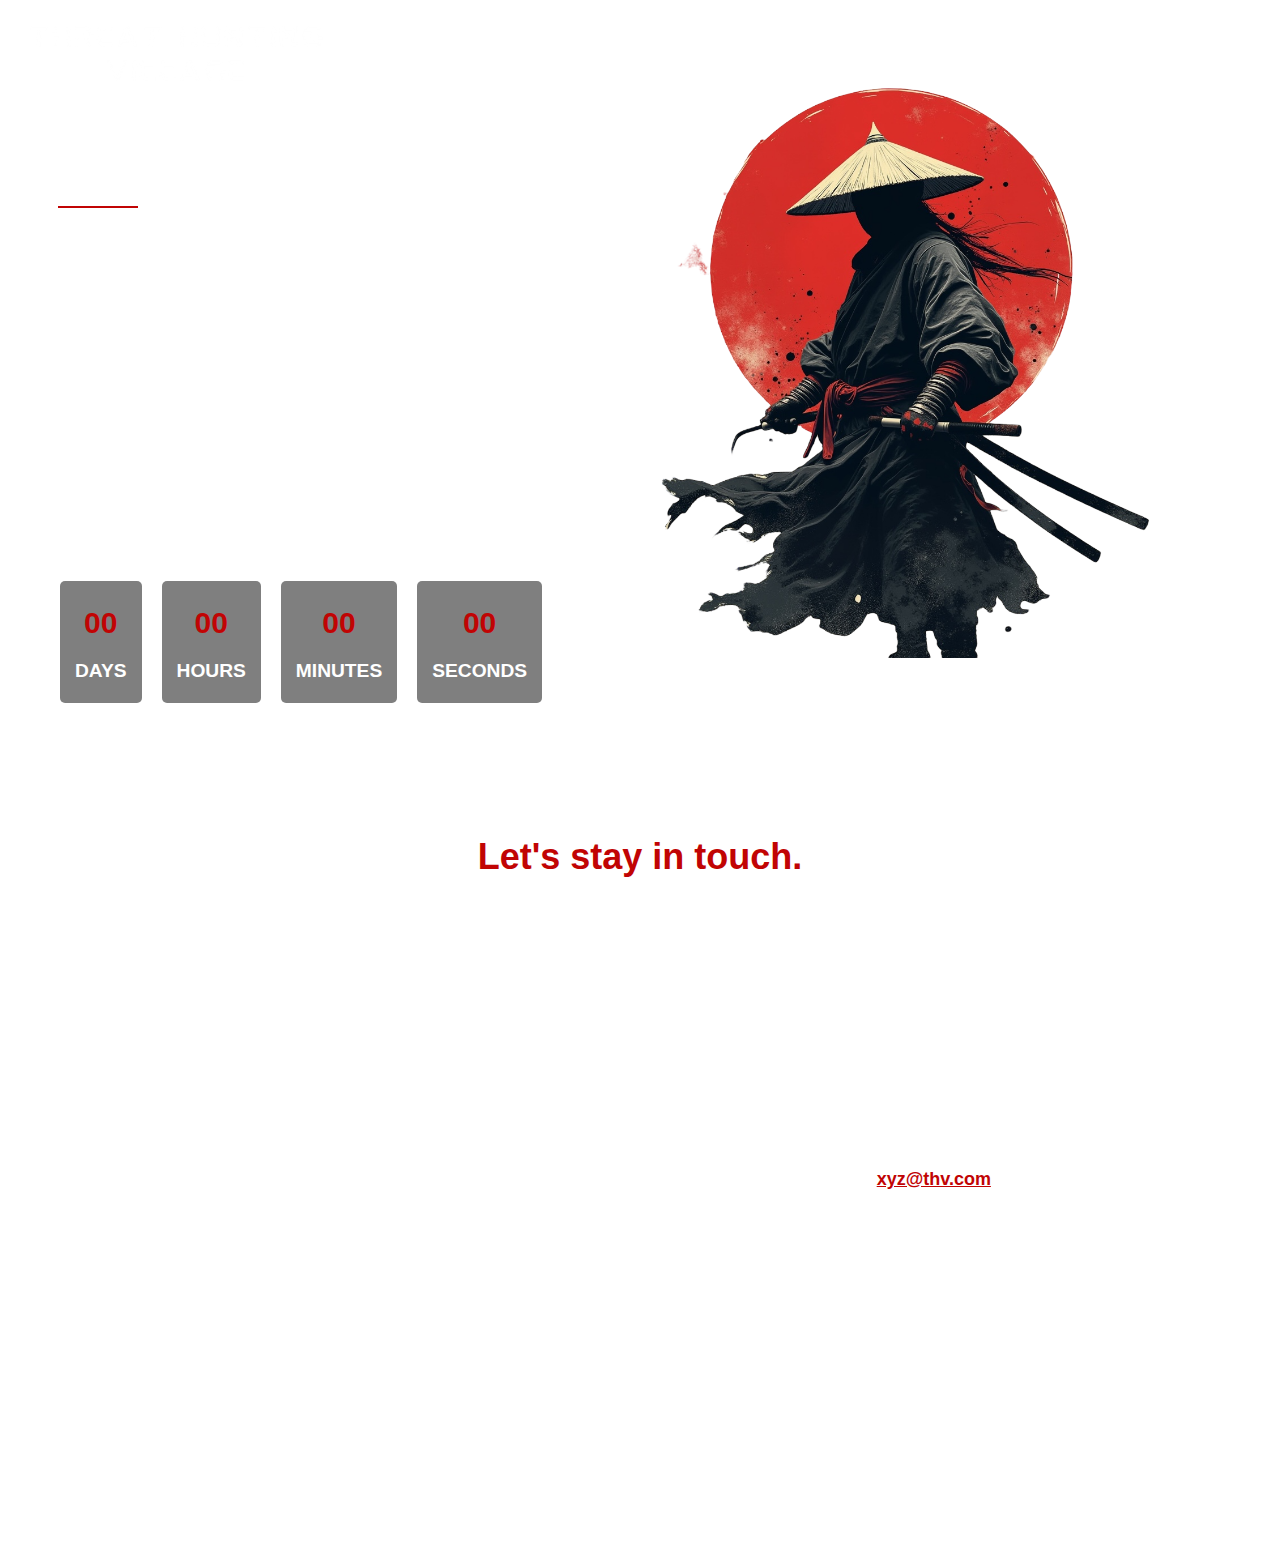
==== index.html @ 1a39bf6e "." ====
<!DOCTYPE html>
<html class="no-js" lang="en">
<head>

   
    <meta charset="utf-8">
    <title>Threat Hunting Village </title>
    <link rel="stylesheet" href="css/main.css">
</head>

<body id="top">

    <header>
        <div class="row">
            <div class="header-logo">
                <a class="site-logo" href="index.html">
                   <img src="../images/logo.png" alt="Homepage">
                </a>
            </div>

            <nav class="header-nav-wrap">
                <ul class="header-main-nav">
                    <li class=""><a class="smoothscroll" href="https://adversaryvillage.org">Home</a></li>   
                    <li><a href="/schedule/index.html">Schedule </a></li>
                    <li><a href="ctf">CTF</a></li>
                    <li><a href="blogs">Blogs</a></li>
                    <li><a href="swags">Swags</a></li>
                    <li><a href="about">About</a></li>
                </ul>
            </nav> 
        </div>
    </header>


    <section id="home" class="s-home target-section" data-parallax="scroll" data-image-src="./images/" data-natural-width=3000 data-natural-height=2000 data-position-y=center>
        <div class="home-content">
                <div class="home-content__left">
                    <h1 style="font-size:4.5rem;">           
                   <span style="font-size:4.8rem;">Threat Hunting Village</span>
                    </h1>
                    <h3>A global community of #Threat Huntingsimulation #Seasiders #Threat Huntingtactics #threat-actors researchers and enthusiasts!</h3>
                </div>
                <ul id="countdown">
                    <li id="days">
                      <div class="number">00</div>
                      <div class="label">Days</div>
                    </li>
                    <li id="hours">
                      <div class="number">00</div>
                      <div class="label">Hours</div>
                    </li>
                    <li id="minutes">
                      <div class="number">00</div>
                      <div class="label">Minutes</div>
                    </li>
                    <li id="seconds">
                      <div class="number">00</div>
                      <div class="label">Seconds</div>
                    </li>
                  </ul>

                <div class="home-content__right">
                    <img src="./images/IMG_8321.PNG" srcset="images/Threat Hunting-village-800.png 1x, images/Threat Hunting-village-1600.png 2x">
                </div> 
        </div>
        
    </section>

    <footer class="s-footer">
        <div class="row section-header align-center">
            <div class="col-full">
                <h1 class="display-1">
                    Let's stay in touch.
                </h1>
                <p class="lead">
                    Subscribe to our social media handles for updates, schedules, and other amazing stuff.
                </p>
            </div>
        </div> 

        <div class="row footer__bottom">
            <div class="row footer__bottom">
                <div class="footerleft">
                    <h4>About Threat Hunting Village</h4>
                    <p>
                        Threat Hunting Village is a community initiative focused on Threat Hunting simulations, emulation tactics, Simulation CTFs, Supply Chain Security, Threat Hunting Tactics, urban survival skills, and Purple teaming.
                    </p>
                    <ul class="footer__social">
                        <li><a href="https://twitter.com/ThreatHuntingVillag" target="_blank"><i class="fab fa-twitter" aria-hidden="true"></i></a></li>
                        <li><a href="https://www.linkedin.com/company/ThreatHuntingvillage" target="_blank"><i class="fab fa-linkedin" aria-hidden="true"></i></a></li>            
                    </ul>
                </div>
            
                <div class="footer__site-links">
                    <h4>Site links</h4>
                    <ul>
                        <li><a href="https://seasides.net/" target="_blank">SeaSides</a></li>
                        <li><a href="about-us">About Us</a></li>
                        <li><a href="#" target="_blank">Join Discord</a></li>
                        <li><a href="#">Code of Conduct</a></li>   
                    </ul>
                </div>
            
                <div class="footer__contact">
                    <h4>Contact Us</h4>     
                    <p>
                        Would you like to sponsor or have a question for us? Ping us: <br>
                        <a href="xyz@thv.com" class="footer__mail-link">xyz@thv.com</a>
                    </p>
                </div>
            </div>
        </div> 

        <div class="ss-copyright">
            <span>Copyright &copy; 2024-2025, Threat Hunting Village<sup>®</sup> All Rights Reserved.</span>     
        </div>
    </footer>
    <script src="/scripts/script.js"></script>
    <script src="https://code.jquery.com/jquery-3.6.0.min.js"></script>
    
</body>
</html>
---- css/main.css ----
@charset "UTF-8";

html {
  font-size: 10px;
}

@media only screen and (max-width:400px) {
  html {
    font-size: 9.444444444444444px;
  }
}

/* General Reset */
body {
  margin: 0;
  font-family: 'Arial', sans-serif;
  background: url('../images/background.png') no-repeat center center fixed; /* Sets the background image */
  background-size: cover; /* Ensures the background covers the entire page */
  color: #ffffff;
}

body {
  font-family: "Nunito Sans", sans-serif;
  font-size: 1.8rem;
  font-style: normal;
  font-weight: normal;
  line-height: 1.778;
  color: #545454;
  margin: 0;
  padding: 0;
}

/* Navigation Styles */

.header-nav-wrap {
  font-family: "Nunito Sans", sans-serif;
  font-weight: 600;
  padding-left: 400px;
  display: flex;
  align-items: center;
}

.header-nav-wrap .header-main-nav {
  display: inline-block;
  list-style: none;
  font-weight: 400;
  font-size: 12px;
  text-transform: uppercase;
  letter-spacing: 2px;
  margin: 0;
}

.header-nav-wrap .header-main-nav li {
  display: inline-block;
  padding-left: 0;
  margin-right: 1.6rem;
}

.header-nav-wrap .header-main-nav li a {
  display: block;
  line-height: 78px;
  color: rgba(255, 255, 255, 0.5);
  outline: none;
  position: relative;
}

.header-nav-wrap .header-main-nav li a:hover,
.header-nav-wrap .header-main-nav li a:focus {
  color: #ffffff;
}

.header-nav-wrap .header-main-nav li.current a {
  color: #ffffff;
}

.header-nav-wrap .header-cta {
  transform: translate3d(0, -50%, 0);
  position: absolute;
  right: 40px;
  top: 50%;
}

.header-nav-wrap .header-cta__btn {
  font-size: 1.2rem;
  height: 5.2rem;
  line-height: 4.8rem;
  margin: 0;
}

/* -------------------------------------------------------------------
* ## header logo
* ------------------------------------------------------------------- */
.header-logo {
  z-index: 601;
  display: inline-block;
  margin: 6px 0 0 0;
  padding: 0;
  -webkit-transition: all 0.3s ease-in-out;
  transition: all 0.3s ease-in-out;
  -webkit-transform: translate3d(0, -50%, 0);
  -ms-transform: translate3d(0, -50%, 0);
  transform: translate3d(0, -50%, 0);
  position: absolute;
  left: 2%;
  top: 6%;
}

.header-logo a {
  display: inline-block;
  padding: 0;
  outline: 0;
  border: none;
}

.header-logo img {
  width: 300px;
}


/* ------------------------------------------------------------------- 
 * ## home content
 * ------------------------------------------------------------------- */
 
.home-content {
  z-index: 4;
  height: 45vh;
  display: table-cell;
  padding-top: 24.8rem;
  width: 100%;
  position: relative;
}

.home-content h1 {
  font-family: "Chivo", sans-serif;
  font-weight: 600;
  font-size: 7.2rem;
  line-height: 1.222;
  color: #ffffff;
  margin-top: 0;
  margin-bottom: 0;
  padding-top: 3.2rem;
  position: relative;
}

.home-content h1::before {
  display: block;
  content: "";
  height: 2px;
  width: 8rem;
  background-color: #c10404;
  position: absolute;
  left: 8px;
  top: 0;
}

.home-content h3 {
  font-family: "Nunito Sans", sans-serif;
  font-weight: 300;
  font-size: 2.4rem;
  line-height: 1.667;
  font-style: normal;
  color: rgba(255, 255, 255, 0.3);
  margin-top: 2rem;
  width: 85%;
}

.home-content__main {
  position: relative;
  padding-bottom: 10rem;
  max-width: 1300px;
}

.home-content__left {
  width: calc(100% - (580px + 80px)); 
  position: relative;
  top: -120px; 
  padding-left: 5rem; 
}

.home-content__right {
  z-index: 500;
  width: 580px;
  position: absolute;
  right: 100px;
  top: 0;
}

.home-content__right img {
  max-width: 100%; /* Ensures the image scales to fit the container's width */
  height: auto; /* Maintains the aspect ratio */
  display: block; /* Removes inline gaps caused by images */
  object-fit: cover; /* Ensures the image covers the container if it's larger */
}


/* ===================================================================
 * # footer
 *
 * ------------------------------------------------------------------- */
.s-footer {
  padding-top: 9.4rem;
  padding-bottom: 4.8rem;
  color: rgba(255, 255, 255, 0.4);
  position: relative;
}

.s-footer a {
  color: #ffffff;
}

.s-footer a:hover,
.s-footer a:focus,
.s-footer a:active {
  color: #c10404;
}

.footer__bottom {
  display: flex;
  flex-wrap: wrap; /* Ensures responsiveness when the screen size is reduced */
  justify-content: space-between; /* Distributes space between the columns */
  gap: 1rem; /* Reduces space between the divs */
}

.footerleft,
.footer__site-links,
.footer__contact {
  flex: 1; /* Ensures all three sections take equal width */
  box-sizing: border-box; /* Ensures padding/margins are considered inside the width */
  display: flex; /* Flexbox applied to allow equal height */
  flex-direction: column; /* Stacks content vertically */
  height: 100%; /* Makes all divs have the same height */
  padding-right: 10rem;
}

.footerleft {
  padding-left: 5rem;
}

.footer__social {
  list-style: none;
  padding: 0;
}

.footer__social li {
  display: inline-block;
  margin-right: 10px;
}

.footer__social li a {
  color: #ffffff;
  font-size: 1.5rem;
}

.footer__site-links,
.footer__contact {
  padding-left: 10px;
}

.footer__site-links li,
.footer__contact p {
  margin-bottom: 1rem;
}

/* Adjust padding to bring Site Links and Contact Us divs closer */
.footer__site-links {
  padding-left: 0; /* Reduce or remove padding for closer spacing */
}

.footer__contact {
  padding-left: 0; /* Reduce or remove padding for closer spacing */
}

@media (max-width: 768px) {
  .footer__bottom {
    flex-direction: column; /* Stack the sections on smaller screens */
    gap: 1.5rem; /* Adjust the gap between stacked sections */
  }
  
  .footerleft,
  .footer__site-links,
  .footer__contact {
    max-width: 100%; /* Make each section take full width on small screens */
  }
}

.s-footer .display-1 {
  color: #c10404;
}

.s-footer h4 {
  margin-top: 0;
  margin-bottom: 1.6rem;
  color: #ffffff;
}

.section-header.align-center {
  display: flex;
  flex-direction: column;
  justify-content: center;
  align-items: center;
  text-align: center;
  height: 100%;
}

.s-footer .col-full h1,
.s-footer .col-full p {
  margin: 0;
}

.s-footer p.lead {
  color: rgba(255, 255, 255, 0.3);
}

.s-footer .footer__mail-link {
  font-weight: 800;
  color: #c10404;
}

.s-footer .footer__mail-link:hover,
.s-footer .footer__mail-link:focus,
.s-footer .footer__mail-link:active {
  color: #ffffff;
}

.footer__bottom {
  margin-top: 1.6rem;
  padding-top: 3.9rem;
  border-top: 1px solid rgba(255, 255, 255, 0.03);
}

.footer__site-links h4 {
  margin-top: 0;
  margin-bottom: 1.6rem;
  color: #ffffff;
  padding-left: 30px; /* Remove any unnecessary left padding */
}



/* ------------------------------------------------------------------- 
 * ## footer site links
 * ------------------------------------------------------------------- */
.footer__site-links {
  list-style: none;
  margin: 0;
}

.footer__site-links li {
  padding-left: 0;
}

.footer__site-links li a {
  display: block;
}

.footer__site-links li a,
.footer__site-links li a:visited {
  color: rgba(255, 255, 255, 0.4);
  outline: none;
}

.footer__site-links li a:hover,
.footer__site-links li a:focus,
.footer__site-links li a:active {
  color: #c10404;
}


/* ------------------------------------------------------------------- 
 * ## copyright
 * ------------------------------------------------------------------- */
.ss-copyright {
  margin-top: 4.8rem;
  text-align: center;
}

.ss-copyright span {
  font-size: 17px;
  line-height: 3.2rem;
  display: inline-block;
}

.ss-copyright span::after {
  content: "·";
  display: inline-block;
  padding: 0 1rem 0 1.2rem;
  color: white;
}

.ss-copyright span:last-child::after {
  display: none;
}



/*---------------------------------
   *## Clock
-----------------------------------*/

/*---------------------------------
 * ## Countdown Clock Styles
-----------------------------------*/

html {
  box-sizing: border-box;
}

ul#countdown {
  display: flex; /* Use flexbox to align items horizontally */
  padding-left: 50px; /* Adds 5px padding from the left */
  color: #fff;
  font-family: 'Arial Narrow', Arial, sans-serif;
  font-weight: bold;
  width: 80%; /* You can adjust the width as needed */
}

ul#countdown li {
  margin: 0 10px; /* Space between each countdown item */
  text-align: center;
}

ul#countdown .number {
  font-size: 72px; /* Adjust based on screen size */
  font-size: 6vw; /* Responsive sizing */
  display: block;
}

ul#countdown .label {
  font-size: 18px; /* Label size */
  text-transform: uppercase;
  margin-top: 5px; /* Adds spacing between number and label */
  font-size: 1.5vw;
}

/* Add a border around each item for styling */
ul#countdown li {
  padding: 15px;
  background: rgba(0, 0, 0, 0.5); /* Transparent background with slight darkening */
  border-radius: 5px;
}

ul#countdown li .number {
  font-size: 3rem; /* Ensure number size is readable */
  color: #c10404; /* Countdown number color */
}

@media (max-width: 768px) {
  ul#countdown {
    flex-direction: column; /* Stack items vertically on small screens */
    width: 100%;
  }

  ul#countdown li {
    margin: 10px 0;
    width: 100%; /* Make each item take full width on smaller screens */
  }
}
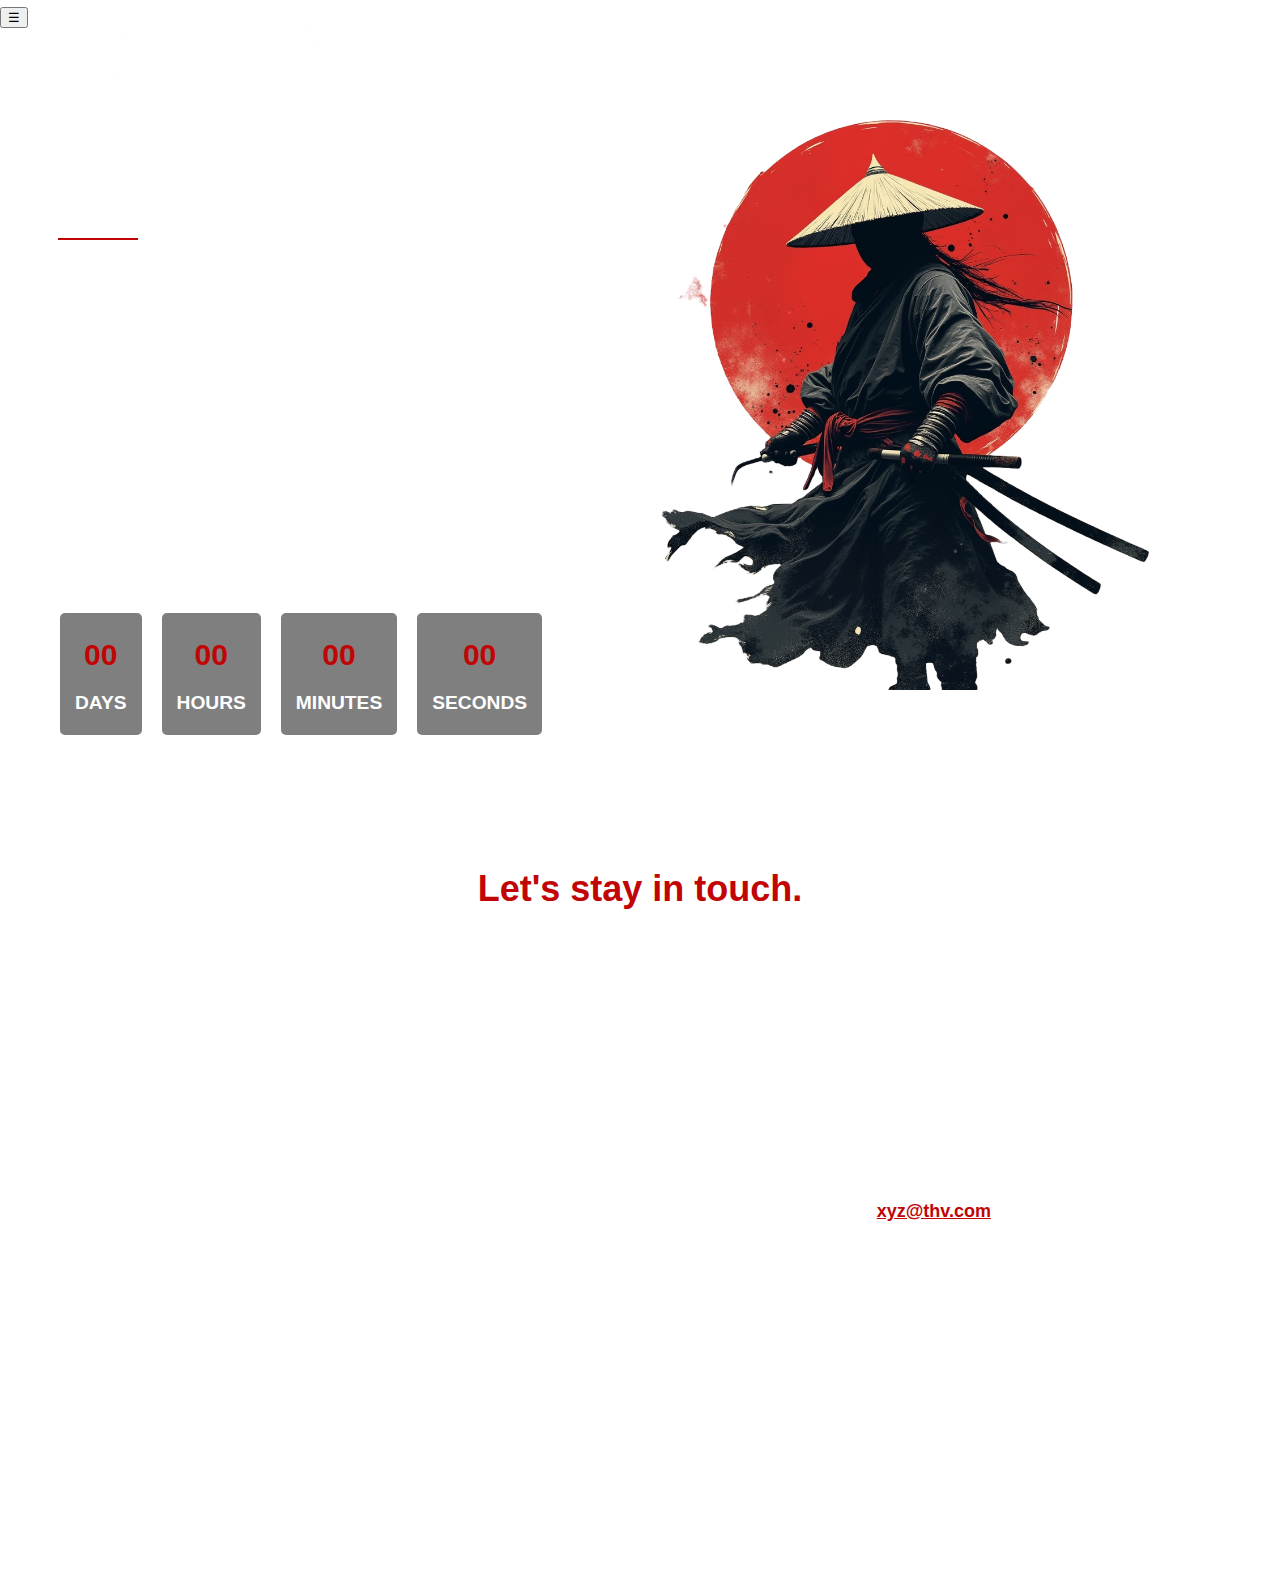
==== commit 8337d3b0: "." ====
--- a/index.html
+++ b/index.html
@@ -1,4 +1,3 @@
-
 <!DOCTYPE html>
 <html class="no-js" lang="en">
 <head>
@@ -15,20 +14,22 @@
         <div class="row">
             <div class="header-logo">
                 <a class="site-logo" href="index.html">
-                   <img src="../images/logo.png" alt="Homepage">
+                    <img src="../images/logo.png" alt="Homepage">
                 </a>
             </div>
-
+    
+            <button class="menu-toggle" aria-label="Toggle Navigation">&#9776;</button>
+    
             <nav class="header-nav-wrap">
                 <ul class="header-main-nav">
-                    <li class=""><a class="smoothscroll" href="https://adversaryvillage.org">Home</a></li>   
-                    <li><a href="/schedule/index.html">Schedule </a></li>
-                    <li><a href="ctf">CTF</a></li>
-                    <li><a href="blogs">Blogs</a></li>
-                    <li><a href="swags">Swags</a></li>
-                    <li><a href="about">About</a></li>
+                    <li><a class="smoothscroll" href="index.html">Home</a></li>
+                    <li><a href="./schedule/index.html">Schedule</a></li>
+                    <li><a href="#">CTF</a></li>
+                    <li><a href="#">Blogs</a></li>
+                    <li><a href="#">Swags</a></li>
+                    <li><a href="./about/index.html">About</a></li>
                 </ul>
-            </nav> 
+            </nav>
         </div>
     </header>
 
@@ -96,7 +97,7 @@
                     <h4>Site links</h4>
                     <ul>
                         <li><a href="https://seasides.net/" target="_blank">SeaSides</a></li>
-                        <li><a href="about-us">About Us</a></li>
+                        <li><a href="./about/index.html">About Us</a></li>
                         <li><a href="#" target="_blank">Join Discord</a></li>
                         <li><a href="#">Code of Conduct</a></li>   
                     </ul>
@@ -106,7 +107,7 @@
                     <h4>Contact Us</h4>     
                     <p>
                         Would you like to sponsor or have a question for us? Ping us: <br>
-                        <a href="xyz@thv.com" class="footer__mail-link">xyz@thv.com</a>
+                        <a href="mailto:xyz@thv.com" class="footer__mail-link">xyz@thv.com</a>
                     </p>
                 </div>
             </div>
@@ -117,6 +118,7 @@
         </div>
     </footer>
     <script src="/scripts/script.js"></script>
+    <script src="/scripts/toggle.js"></script>
     <script src="https://code.jquery.com/jquery-3.6.0.min.js"></script>
     
 </body>
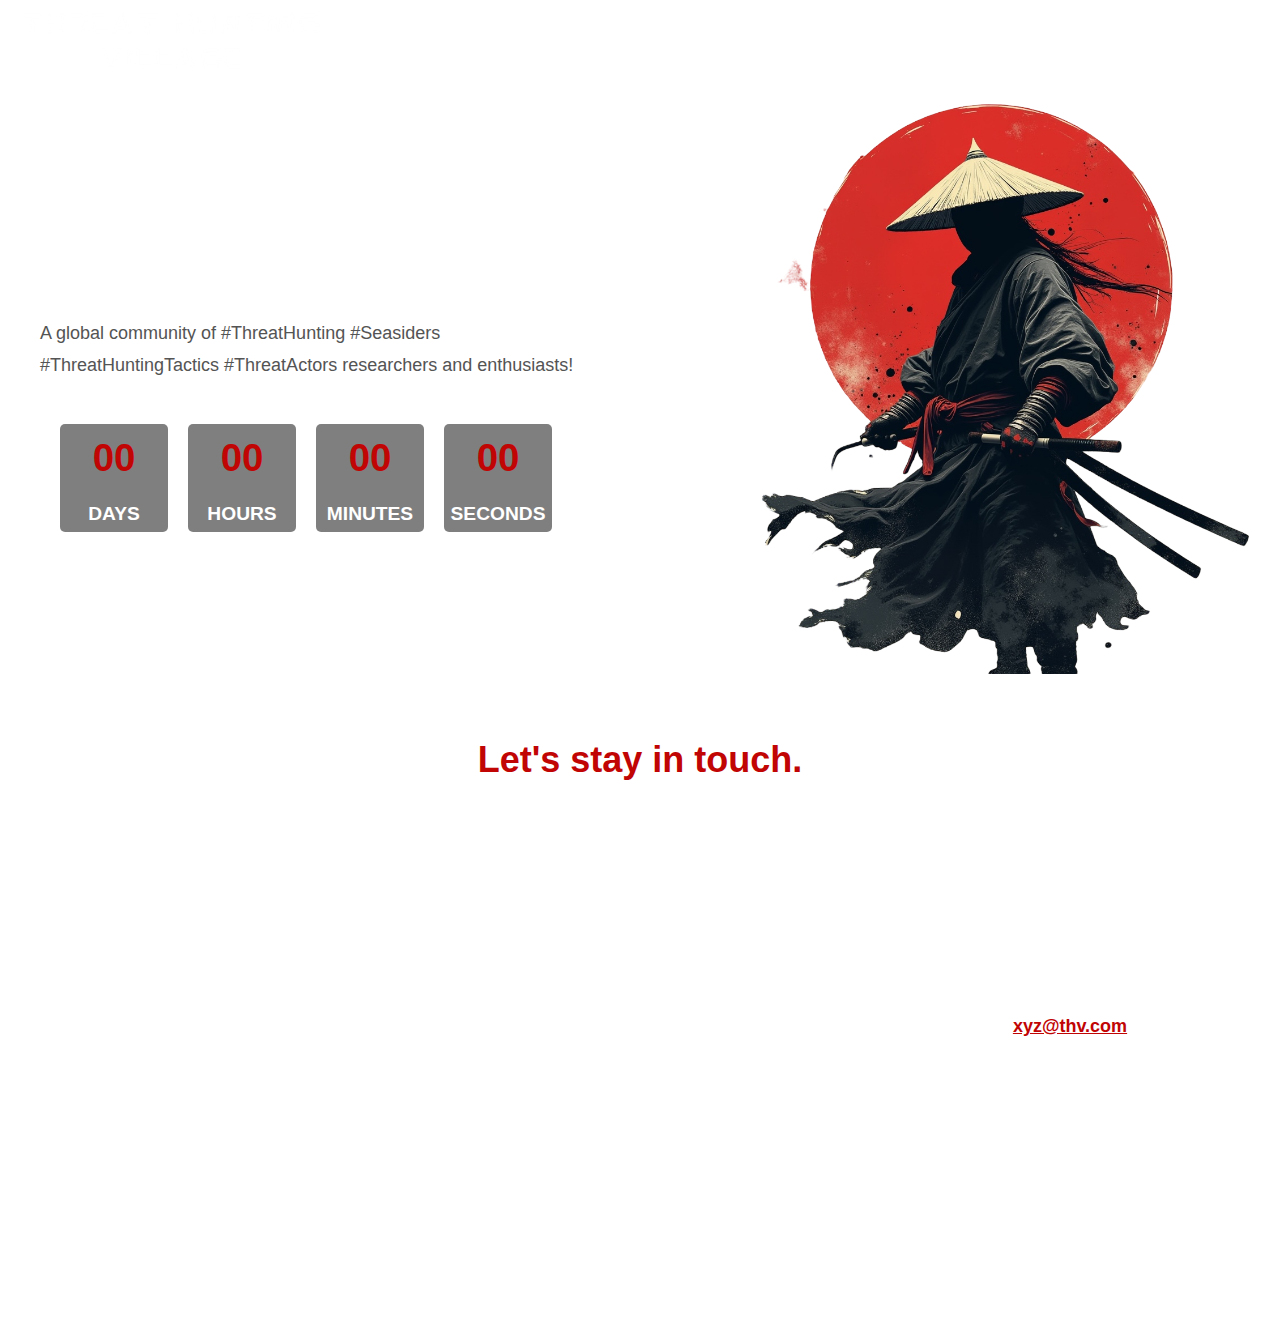
==== commit 8c20e919: "." ====
--- a/index.html
+++ b/index.html
@@ -1,31 +1,38 @@
 <!DOCTYPE html>
 <html class="no-js" lang="en">
 <head>
-
-   
     <meta charset="utf-8">
-    <title>Threat Hunting Village </title>
+    <meta name="viewport" content="width=device-width, initial-scale=1.0"> <!-- Ensures proper scaling on mobile -->
+    <title>Threat Hunting Village</title>
     <link rel="stylesheet" href="css/main.css">
+    <!-- Load JavaScript file with defer to improve page load time -->
+    <script src="/scripts/script.js" defer></script>
+    <script src="/scripts/toggle.js" defer></script>
+    <script src="https://code.jquery.com/jquery-3.6.0.min.js" defer></script>
 </head>
 
 <body id="top">
 
+    <!-- Header Section -->
     <header>
-        <div class="row">
+        <div class="header">
+            <!-- Logo on the left -->
             <div class="header-logo">
                 <a class="site-logo" href="index.html">
-                    <img src="../images/logo.png" alt="Homepage">
+                    <img src="../images/logo.png" alt="Threat Hunting Village Logo">
                 </a>
             </div>
     
+            <!-- Hamburger Menu Button -->
             <button class="menu-toggle" aria-label="Toggle Navigation">&#9776;</button>
     
+            <!-- Navigation Menu -->
             <nav class="header-nav-wrap">
                 <ul class="header-main-nav">
                     <li><a class="smoothscroll" href="index.html">Home</a></li>
                     <li><a href="./schedule/index.html">Schedule</a></li>
                     <li><a href="#">CTF</a></li>
-                    <li><a href="#">Blogs</a></li>
+                    <li><a href="#">Team</a></li>
                     <li><a href="#">Swags</a></li>
                     <li><a href="./about/index.html">About</a></li>
                 </ul>
@@ -33,93 +40,78 @@
         </div>
     </header>
 
+    <!-- Home Section -->
+    <section id="home" class="s-home target-section" data-parallax="scroll" data-image-src="./images/" data-natural-width="3000" data-natural-height="2000" data-position-y="center">
+        <div class="home-content">
+            <div class="home-content__left">
+                <h1 style="font-size:4.5rem;">
+                   <span style="font-size:4.8rem;">Threat Hunting Village</span>
+                </h4>
+                <p>A global community of #ThreatHunting #Seasiders #ThreatHuntingTactics #ThreatActors researchers and enthusiasts!</h3>
+            </div>
+            <ul id="countdown">
+                <li id="days">
+                  <div class="number">00</div>
+                  <div class="label">Days</div>
+                </li>
+                <li id="hours">
+                  <div class="number">00</div>
+                  <div class="label">Hours</div>
+                </li>
+                <li id="minutes">
+                  <div class="number">00</div>
+                  <div class="label">Minutes</div>
+                </li>
+                <li id="seconds">
+                  <div class="number">00</div>
+                  <div class="label">Seconds</div>
+                </li>
+              </ul>
 
-    <section id="home" class="s-home target-section" data-parallax="scroll" data-image-src="./images/" data-natural-width=3000 data-natural-height=2000 data-position-y=center>
-        <div class="home-content">
-                <div class="home-content__left">
-                    <h1 style="font-size:4.5rem;">           
-                   <span style="font-size:4.8rem;">Threat Hunting Village</span>
-                    </h1>
-                    <h3>A global community of #Threat Huntingsimulation #Seasiders #Threat Huntingtactics #threat-actors researchers and enthusiasts!</h3>
-                </div>
-                <ul id="countdown">
-                    <li id="days">
-                      <div class="number">00</div>
-                      <div class="label">Days</div>
-                    </li>
-                    <li id="hours">
-                      <div class="number">00</div>
-                      <div class="label">Hours</div>
-                    </li>
-                    <li id="minutes">
-                      <div class="number">00</div>
-                      <div class="label">Minutes</div>
-                    </li>
-                    <li id="seconds">
-                      <div class="number">00</div>
-                      <div class="label">Seconds</div>
-                    </li>
-                  </ul>
-
-                <div class="home-content__right">
-                    <img src="./images/IMG_8321.PNG" srcset="images/Threat Hunting-village-800.png 1x, images/Threat Hunting-village-1600.png 2x">
-                </div> 
+              <div class="home-content__right">
+                <img src="./images/IMG_8321.PNG" srcset="images/Threat Hunting-village-800.png 1x, images/Threat Hunting-village-1600.png 2x">
+            </div>  
         </div>
-        
     </section>
 
+    <!-- Footer Section -->
     <footer class="s-footer">
         <div class="row section-header align-center">
             <div class="col-full">
-                <h1 class="display-1">
-                    Let's stay in touch.
-                </h1>
-                <p class="lead">
-                    Subscribe to our social media handles for updates, schedules, and other amazing stuff.
-                </p>
+                <h1 class="display-1">Let's stay in touch.</h1>
+                <p class="lead">Subscribe to our social media handles for updates, schedules, and other amazing stuff.</p>
             </div>
         </div> 
 
         <div class="row footer__bottom">
-            <div class="row footer__bottom">
-                <div class="footerleft">
-                    <h4>About Threat Hunting Village</h4>
-                    <p>
-                        Threat Hunting Village is a community initiative focused on Threat Hunting simulations, emulation tactics, Simulation CTFs, Supply Chain Security, Threat Hunting Tactics, urban survival skills, and Purple teaming.
-                    </p>
-                    <ul class="footer__social">
-                        <li><a href="https://twitter.com/ThreatHuntingVillag" target="_blank"><i class="fab fa-twitter" aria-hidden="true"></i></a></li>
-                        <li><a href="https://www.linkedin.com/company/ThreatHuntingvillage" target="_blank"><i class="fab fa-linkedin" aria-hidden="true"></i></a></li>            
-                    </ul>
-                </div>
-            
-                <div class="footer__site-links">
-                    <h4>Site links</h4>
-                    <ul>
-                        <li><a href="https://seasides.net/" target="_blank">SeaSides</a></li>
-                        <li><a href="./about/index.html">About Us</a></li>
-                        <li><a href="#" target="_blank">Join Discord</a></li>
-                        <li><a href="#">Code of Conduct</a></li>   
-                    </ul>
-                </div>
-            
-                <div class="footer__contact">
-                    <h4>Contact Us</h4>     
-                    <p>
-                        Would you like to sponsor or have a question for us? Ping us: <br>
-                        <a href="mailto:xyz@thv.com" class="footer__mail-link">xyz@thv.com</a>
-                    </p>
-                </div>
+            <div class="footerleft">
+                <h4>About Threat Hunting Village</h4>
+                <p>Threat Hunting Village is a community initiative focused on Threat Hunting simulations, emulation tactics, Simulation CTFs, Supply Chain Security, Threat Hunting Tactics, urban survival skills, and Purple teaming.</p>
+                <ul class="footer__social">
+                    <li><a href="https://twitter.com/ThreatHuntingVillag" target="_blank"><i class="fab fa-twitter" aria-hidden="true"></i></a></li>
+                    <li><a href="https://www.linkedin.com/company/ThreatHuntingvillage" target="_blank"><i class="fab fa-linkedin" aria-hidden="true"></i></a></li>            
+                </ul>
+            </div>
+        
+            <div class="footer__site-links">
+                <h4>Site Links</h4>
+                <ul>
+                    <li><a href="https://seasides.net/" target="_blank">SeaSides</a></li>
+                    <li><a href="./about/index.html">About Us</a></li>
+                    <li><a href="#" target="_blank">Join Discord</a></li>
+                    <li><a href="#">Code of Conduct</a></li>   
+                </ul>
+            </div>
+        
+            <div class="footer__contact">
+                <h4>Contact Us</h4>     
+                <p>Would you like to sponsor or have a question for us? Ping us: <br><a href="mailto:xyz@thv.com" class="footer__mail-link">xyz@thv.com</a></p>
             </div>
         </div> 
 
         <div class="ss-copyright">
-            <span>Copyright &copy; 2024-2025, Threat Hunting Village<sup>®</sup> All Rights Reserved.</span>     
+            <span>Copyright &copy; 2025, Threat Hunting Village<sup>®</sup> All Rights Reserved.</span>     
         </div>
     </footer>
-    <script src="/scripts/script.js"></script>
-    <script src="/scripts/toggle.js"></script>
-    <script src="https://code.jquery.com/jquery-3.6.0.min.js"></script>
-    
 </body>
-</html>+</html>
--- a/css/main.css
+++ b/css/main.css
@@ -1,133 +1,155 @@
 @charset "UTF-8";
 
+/* General font size adjustment */
 html {
   font-size: 10px;
 }
 
-@media only screen and (max-width:400px) {
+@media only screen and (max-width: 768px) {
   html {
-    font-size: 9.444444444444444px;
+    font-size: 9px;
+  }
+}
+
+@media only screen and (max-width: 400px) {
+  html {
+    font-size: 8px;
   }
 }
 
 /* General Reset */
 body {
   margin: 0;
-  font-family: 'Arial', sans-serif;
-  background: url('../images/background.png') no-repeat center center fixed; /* Sets the background image */
-  background-size: cover; /* Ensures the background covers the entire page */
-  color: #ffffff;
-}
-
-body {
   font-family: "Nunito Sans", sans-serif;
   font-size: 1.8rem;
-  font-style: normal;
   font-weight: normal;
   line-height: 1.778;
   color: #545454;
+  background: url('../images/background.png') no-repeat center center fixed;
+  background-size: cover;
+  padding: 0;
+}
+
+/* Header Styles */
+.header {
+  display: flex;
+  justify-content: space-between;
+  align-items: center;
+  padding: 10px 20px;
+  color: #fff;
+  position: relative;
+  width: 100%;
+  box-sizing: border-box;
+}
+
+/* Header Logo */
+.header-logo {
+  display: flex;
+  align-items: center;
+}
+
+.header-logo img {
+  width: auto;
+  max-width: 80%;
+  height: auto;
+}
+
+@media (max-width: 768px) {
+.header-logo img {
+  width: auto;
+  max-width: 100%;
+  height: auto;
+}
+}
+
+
+/* Navigation Menu */
+.header-nav-wrap {
+  display: flex;
+  align-items: center;
+  gap: 20px;
+}
+
+.header-main-nav {
+  display: flex;
+  list-style: none;
   margin: 0;
   padding: 0;
 }
 
-/* Navigation Styles */
-
-.header-nav-wrap {
-  font-family: "Nunito Sans", sans-serif;
+.header-main-nav li {
+  margin: 0;
+}
+
+.header-main-nav a {
+  text-decoration: none;
+  color: #fff;
+  padding: 10px 15px;
+  font-size: 1.6rem;
   font-weight: 600;
-  padding-left: 400px;
-  display: flex;
-  align-items: center;
-}
-
-.header-nav-wrap .header-main-nav {
-  display: inline-block;
-  list-style: none;
-  font-weight: 400;
-  font-size: 12px;
-  text-transform: uppercase;
-  letter-spacing: 2px;
-  margin: 0;
-}
-
-.header-nav-wrap .header-main-nav li {
-  display: inline-block;
-  padding-left: 0;
-  margin-right: 1.6rem;
-}
-
-.header-nav-wrap .header-main-nav li a {
-  display: block;
-  line-height: 78px;
-  color: rgba(255, 255, 255, 0.5);
-  outline: none;
-  position: relative;
-}
-
-.header-nav-wrap .header-main-nav li a:hover,
-.header-nav-wrap .header-main-nav li a:focus {
-  color: #ffffff;
-}
-
-.header-nav-wrap .header-main-nav li.current a {
-  color: #ffffff;
-}
-
-.header-nav-wrap .header-cta {
-  transform: translate3d(0, -50%, 0);
+}
+
+/* Hamburger Menu */
+.menu-toggle {
+  display: none;
+  font-size: 2rem;
+  color: #fff;
+  background: none;
+  border: none;
+  cursor: pointer;
   position: absolute;
-  right: 40px;
-  top: 50%;
-}
-
-.header-nav-wrap .header-cta__btn {
-  font-size: 1.2rem;
-  height: 5.2rem;
-  line-height: 4.8rem;
-  margin: 0;
-}
-
-/* -------------------------------------------------------------------
-* ## header logo
-* ------------------------------------------------------------------- */
-.header-logo {
-  z-index: 601;
-  display: inline-block;
-  margin: 6px 0 0 0;
-  padding: 0;
-  -webkit-transition: all 0.3s ease-in-out;
-  transition: all 0.3s ease-in-out;
-  -webkit-transform: translate3d(0, -50%, 0);
-  -ms-transform: translate3d(0, -50%, 0);
-  transform: translate3d(0, -50%, 0);
-  position: absolute;
-  left: 2%;
-  top: 6%;
-}
-
-.header-logo a {
-  display: inline-block;
-  padding: 0;
-  outline: 0;
-  border: none;
-}
-
-.header-logo img {
-  width: 300px;
-}
-
-
-/* ------------------------------------------------------------------- 
- * ## home content
- * ------------------------------------------------------------------- */
- 
+  top: 10px;
+  right: 10px;
+  z-index: 1000;
+}
+
+@media (max-width: 768px) {
+  .menu-toggle {
+    display: block;
+  }
+
+  .header-nav-wrap {
+    display: none;
+    flex-direction: column;
+    position: absolute;
+    top: 50px;
+    right: 10px;
+    width: 200px;
+    border-radius: 5px;
+    z-index: 999;
+  }
+
+  .header-nav-wrap.show {
+    display: flex;
+  }
+
+  .header-main-nav {
+    flex-direction: column;
+    gap: 10px;
+  }
+
+  .header-main-nav a {
+    padding: 10px 20px;
+    font-size: 1.8rem;
+  }
+
+  .header-logo img {
+    max-width: 120px;
+  }
+}
+
+/* Home Content */
+
 .home-content {
   z-index: 4;
-  height: 45vh;
-  display: table-cell;
-  padding-top: 24.8rem;
+  height: 500px; /* Adjust height for larger screens */
+  display: flex;
+  flex-direction: column; /* Stack text and image vertically */
+  padding-top: 4rem; /* Adjust padding for mobile */
   width: 100%;
   position: relative;
+  justify-content: center; /* Center content */
+  align-items: flex-start; /* Align to the left */
 }
 
 .home-content h1 {
@@ -142,23 +164,13 @@
   position: relative;
 }
 
-.home-content h1::before {
-  display: block;
-  content: "";
-  height: 2px;
-  width: 8rem;
-  background-color: #c10404;
-  position: absolute;
-  left: 8px;
-  top: 0;
-}
+
 
 .home-content h3 {
   font-family: "Nunito Sans", sans-serif;
   font-weight: 300;
   font-size: 2.4rem;
   line-height: 1.667;
-  font-style: normal;
   color: rgba(255, 255, 255, 0.3);
   margin-top: 2rem;
   width: 85%;
@@ -171,32 +183,88 @@
 }
 
 .home-content__left {
-  width: calc(100% - (580px + 80px)); 
+  width: calc(100% - (580px + 80px)); /* Adjust based on image width */
   position: relative;
-  top: -120px; 
-  padding-left: 5rem; 
+  top: -10px;
+  padding-left: 0rem;
+  display: flex; /* Flexbox to center text */
+  flex-direction: column; /* Stack content vertically */
+  justify-content: center; /* Vertically center content */
+  align-items: center; /* Horizontally center content */
+  text-align: center; /* Ensure text is centered */
+}
+
+.home-content__left h4{
+  text-align: left;
+  padding-left: 40px;
+}
+
+.home-content__left p{
+  text-align: left;
+  padding-left: 40px; /* Ensure text is centered */
 }
 
 .home-content__right {
-  z-index: 500;
   width: 580px;
+  height: auto; /* Maintains aspect ratio */
+  object-fit: cover;
+  max-width: 100%;
+  display: block;
   position: absolute;
-  right: 100px;
+  right: 0;
   top: 0;
 }
 
 .home-content__right img {
-  max-width: 100%; /* Ensures the image scales to fit the container's width */
-  height: auto; /* Maintains the aspect ratio */
-  display: block; /* Removes inline gaps caused by images */
-  object-fit: cover; /* Ensures the image covers the container if it's larger */
-}
-
-
-/* ===================================================================
- * # footer
- *
- * ------------------------------------------------------------------- */
+  max-width: 100%;
+  height: auto;
+  display: block;
+  object-fit: cover;
+}
+
+/* Adjust layout for Mobile Devices */
+@media (max-width: 768px) {
+  .home-content {
+    flex-direction: column; /* Stack text and image vertically */
+    padding-top: 4rem; /* Adjust padding */
+    height: auto; /* Remove fixed height for mobile */
+  }
+
+  .home-content__left {
+    width: 100%; /* Full width for text */
+    top: 0;
+    padding-left: 0; /* Remove padding for mobile */
+    padding-top: 2rem; /* Adjust padding */
+    text-align: center; /* Center the text horizontally */
+    justify-content: center; /* Center vertically */
+    align-items: center; /* Ensure text is centered horizontally */
+  }
+
+  .home-content__left p,h4{
+    width: 100%; /* Full width for text */
+    top: 0;
+    padding-left: 0; /* Remove padding for mobile */
+    padding-top: 2rem; /* Adjust padding */
+    text-align: center; /* Center the text horizontally */
+    justify-content: center; /* Center vertically */
+    align-items: center; /* Ensure text is centered horizontally */
+  }
+
+  .home-content__right {
+    width: 100%; /* Image should take full width */
+    position: relative;
+    right: 0;
+    top: 0;
+    margin-top: 2rem; /* Add space between text and image */
+  }
+
+  .home-content__right img {
+    width: 100%; /* Ensure the image scales properly */
+    object-fit: contain; /* Ensure the image is contained without cropping */
+  }
+}
+
+/* Footer Styles */
 .s-footer {
   padding-top: 9.4rem;
   padding-bottom: 4.8rem;
@@ -214,31 +282,38 @@
   color: #c10404;
 }
 
+/* Footer bottom section */
 .footer__bottom {
   display: flex;
-  flex-wrap: wrap; /* Ensures responsiveness when the screen size is reduced */
-  justify-content: space-between; /* Distributes space between the columns */
-  gap: 1rem; /* Reduces space between the divs */
+  flex-wrap: wrap; /* Allows content to wrap if necessary */
+  justify-content: space-between;
+  gap: 1rem;
 }
 
 .footerleft,
 .footer__site-links,
 .footer__contact {
-  flex: 1; /* Ensures all three sections take equal width */
-  box-sizing: border-box; /* Ensures padding/margins are considered inside the width */
-  display: flex; /* Flexbox applied to allow equal height */
-  flex-direction: column; /* Stacks content vertically */
-  height: 100%; /* Makes all divs have the same height */
-  padding-right: 10rem;
-}
-
+  flex: 1;
+  display: flex;
+  flex-direction: column;
+  align-items: center; /* Center content horizontally */
+  justify-content: center; /* Center content vertically */
+  height: 100%;
+  text-align: center; /* Ensure the text is centered */
+}
+
+.footer__site-links{
+  text-align: left;
+}
 .footerleft {
-  padding-left: 5rem;
+  padding-left: 0;
+  padding-right: 0;
 }
 
 .footer__social {
   list-style: none;
   padding: 0;
+  text-align: left; /* Center the social media icons */
 }
 
 .footer__social li {
@@ -253,7 +328,8 @@
 
 .footer__site-links,
 .footer__contact {
-  padding-left: 10px;
+  padding-left: 0;
+  padding-right: 0;
 }
 
 .footer__site-links li,
@@ -261,25 +337,52 @@
   margin-bottom: 1rem;
 }
 
-/* Adjust padding to bring Site Links and Contact Us divs closer */
 .footer__site-links {
-  padding-left: 0; /* Reduce or remove padding for closer spacing */
+  padding-left: 0;
 }
 
 .footer__contact {
-  padding-left: 0; /* Reduce or remove padding for closer spacing */
-}
-
+  padding-left: 0;
+}
+
+/* Mobile View - Center the footer content */
 @media (max-width: 768px) {
   .footer__bottom {
-    flex-direction: column; /* Stack the sections on smaller screens */
-    gap: 1.5rem; /* Adjust the gap between stacked sections */
+    flex-direction: column; /* Stack footer items vertically */
+    justify-content: center;
+    align-items: center; /* Center the content horizontally and vertically */
+    gap: 2rem; /* Add space between stacked sections */
+  }
+
+  .footerleft,
+  .footer__contact {
+    max-width: 100%; /* Ensure each section takes full width */
+    padding-right: 0; /* Remove padding */
+    padding-left: 0; /* Remove padding */
+    text-align: center; /* Center the text within each section */
+  }
+
+  .footer__site-links{
+    max-width: 100%; /* Ensure each section takes full width */
+    padding-right: 0; /* Remove padding */
+    padding-left: 0; /* Remove padding */
+    text-align: left;
+
   }
   
-  .footerleft,
-  .footer__site-links,
-  .footer__contact {
-    max-width: 100%; /* Make each section take full width on small screens */
+  .footer__site-links h4{
+    padding-right: 50px;
+  }
+  
+  .footer__contact h4{
+    padding-right: 11px;
+  }
+  .footerleft {
+    padding-left: 0;
+  }
+
+  .footer__social {
+    text-align: center; /* Center social media icons */
   }
 }
 
@@ -332,14 +435,10 @@
   margin-top: 0;
   margin-bottom: 1.6rem;
   color: #ffffff;
-  padding-left: 30px; /* Remove any unnecessary left padding */
-}
-
-
-
-/* ------------------------------------------------------------------- 
- * ## footer site links
- * ------------------------------------------------------------------- */
+  padding-left: 30px;
+}
+
+/* Footer Site Links */
 .footer__site-links {
   list-style: none;
   margin: 0;
@@ -365,17 +464,14 @@
   color: #c10404;
 }
 
-
-/* ------------------------------------------------------------------- 
- * ## copyright
- * ------------------------------------------------------------------- */
+/* Copyright */
 .ss-copyright {
   margin-top: 4.8rem;
   text-align: center;
 }
 
 .ss-copyright span {
-  font-size: 17px;
+  font-size: 12px;
   line-height: 3.2rem;
   display: inline-block;
 }
@@ -392,66 +488,69 @@
 }
 
 
-
-/*---------------------------------
-   *## Clock
------------------------------------*/
-
-/*---------------------------------
- * ## Countdown Clock Styles
------------------------------------*/
-
-html {
-  box-sizing: border-box;
-}
-
+/* Countdown Styles */
 ul#countdown {
-  display: flex; /* Use flexbox to align items horizontally */
-  padding-left: 50px; /* Adds 5px padding from the left */
+  display: flex;
+  padding-left: 50px;
   color: #fff;
   font-family: 'Arial Narrow', Arial, sans-serif;
   font-weight: bold;
-  width: 80%; /* You can adjust the width as needed */
+  width: 40%;
+  justify-content: flex-start; /* Align countdown items to the left */
+  margin-top: 1.5rem; /* Add some space between the heading and the countdown */
+  list-style: none; /* Remove default list styling (dots) */
 }
 
 ul#countdown li {
   margin: 0 10px; /* Space between each countdown item */
   text-align: center;
-}
-
-ul#countdown .number {
-  font-size: 72px; /* Adjust based on screen size */
-  font-size: 6vw; /* Responsive sizing */
-  display: block;
-}
-
-ul#countdown .label {
-  font-size: 18px; /* Label size */
-  text-transform: uppercase;
-  margin-top: 5px; /* Adds spacing between number and label */
-  font-size: 1.5vw;
-}
-
-/* Add a border around each item for styling */
-ul#countdown li {
-  padding: 15px;
   background: rgba(0, 0, 0, 0.5); /* Transparent background with slight darkening */
   border-radius: 5px;
-}
-
-ul#countdown li .number {
-  font-size: 3rem; /* Ensure number size is readable */
-  color: #c10404; /* Countdown number color */
-}
-
+  width: calc(25% - 20px); /* Adjust width for large screens */
+}
+
+ul#countdown .number {
+  font-size: 12px;
+  color: #c10404;
+  font-size: 3vw; /* Responsive font size */
+  display: block;
+}
+
+ul#countdown .label {
+  font-size: 18px;
+  text-transform: uppercase;
+  margin-top: 5px;
+  font-size: 1.5vw;
+  margin-bottom: 0; /* Ensure no extra space under the label */
+}
+/* Mobile View Adjustments */
 @media (max-width: 768px) {
+  .home-content {
+    flex-direction: column;
+    padding-top: 2rem;
+    align-items: flex-start; /* Align content to the left */
+  }
+
   ul#countdown {
-    flex-direction: column; /* Stack items vertically on small screens */
-    width: 100%;
+    width: 100%; /* Make countdown container full width */
+    padding-left: 10px; /* Add padding from the left side */
+    justify-content: flex-start; /* Align countdown items to the left */
+    margin-top: 2rem;
   }
 
   ul#countdown li {
-    margin: 10px 0;
-    width: 100%; /* Make each item take full width on smaller screens */
-  }
-}
+    width: calc(50% - 20px); /* Each countdown item takes 50% of the width on mobile */
+    margin: 10px 0; /* Adjust spacing between items */
+  }
+}
+
+@media (max-width: 480px) {
+  ul#countdown li {
+    width: calc(100% - 20px); /* Each countdown item takes full width on very small screens */
+  }
+
+  ul#countdown .number {
+    font-size: 10vw; /* Even larger font size on smaller screens */
+  }
+  
+}
